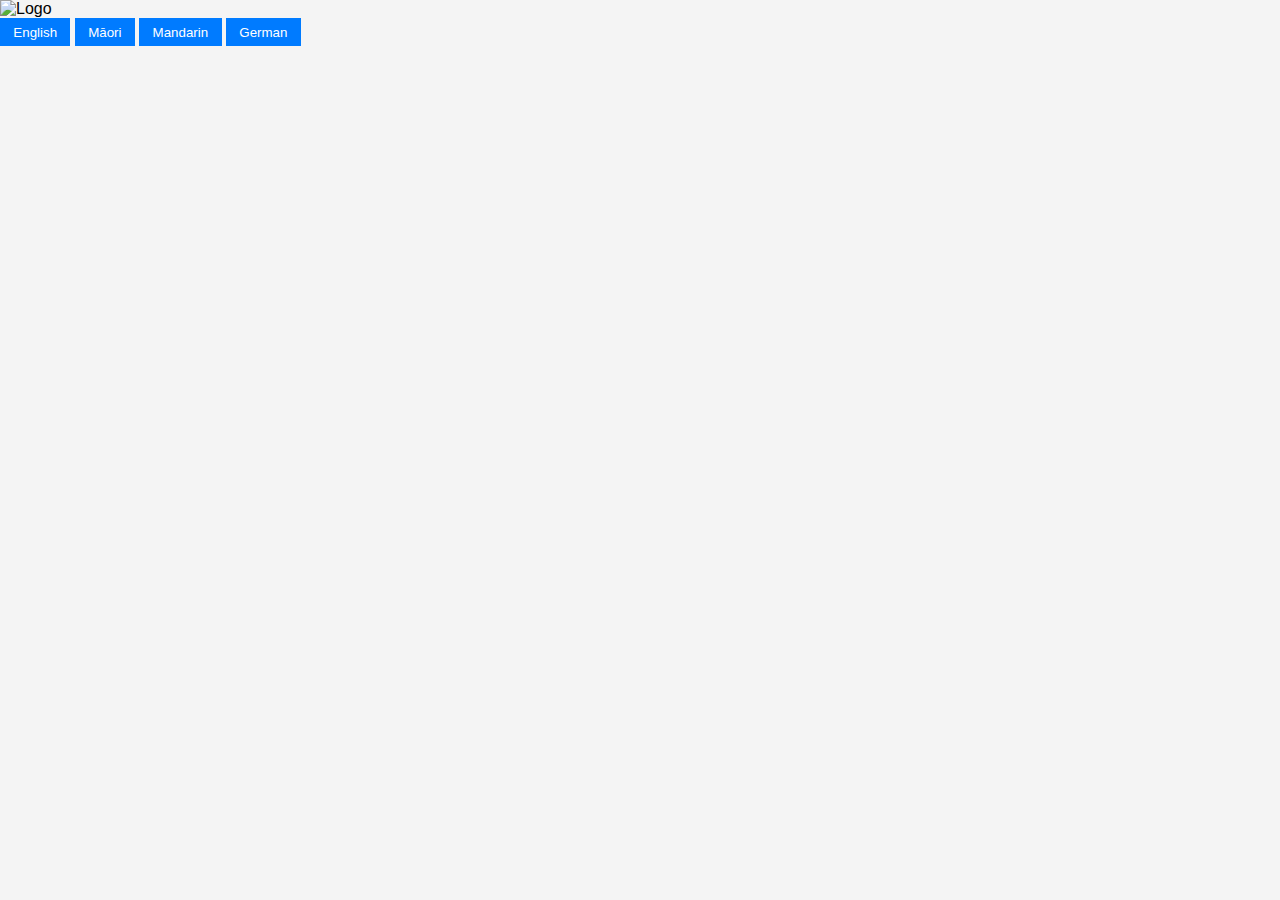
==== index.html @ 1b743c9f "Update index.html" ====
<!DOCTYPE html>
<html lang="en">
<head>
    <meta charset="UTF-8">
    <meta name="viewport" content="width=device-width, initial-scale=1.0">
    <title>Language Selection</title>
    <link rel="stylesheet" href="style.css">
</head>
<body>
    <!-- Landing Page: Logo and Language Buttons -->
    <div class="landing-page">
        <img src="images/your-logo.png" alt="Logo" class="logo">
        <div class="language-buttons">
            <button class="lang-button" onclick="window.location.href='english.html'">English</button>
            <button class="lang-button" onclick="window.location.href='maori.html'">Māori</button>
            <button class="lang-button" onclick="window.location.href='mandarin.html'">Mandarin</button>
            <button class="lang-button" onclick="window.location.href='german.html'">German</button>
        </div>
    </div>
</body>
</html>
---- style.css ----
body {
    font-family: Arial, sans-serif;
    margin: 0;
    padding: 0;
    background-color: #f4f4f4;
}

header {
    background-color: #333;
    color: white;
    padding: 1em;
    text-align: center;
}

h1, h2 {
    margin: 0.5em 0;
}

section {
    padding: 2em;
}

.dropdown {
    margin: 1em 0;
}

.dropdown-content {
    display: none;
    padding: 1em;
    background-color: #eaeaea;
    margin-top: 0.5em;
    border: 1px solid #ccc;
}

button {
    padding: 0.5em 1em;
    background-color: #007BFF;
    color: white;
    border: none;
    cursor: pointer;
}

button:hover {
    background-color: #0056b3;
}
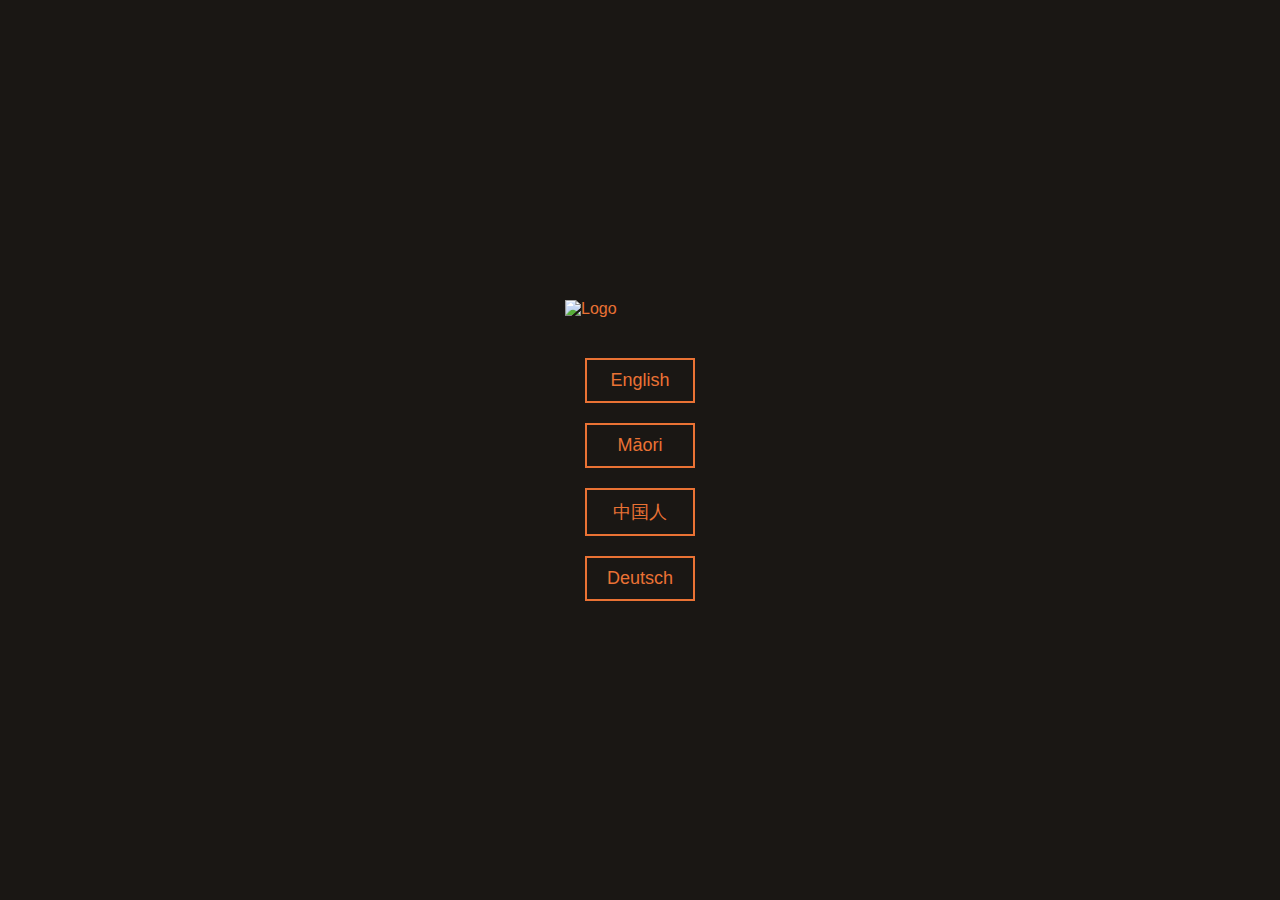
==== commit cebde76d: "Update index.html" ====
--- a/index.html
+++ b/index.html
@@ -7,14 +7,13 @@
     <link rel="stylesheet" href="style.css">
 </head>
 <body>
-    <!-- Landing Page: Logo and Language Buttons -->
     <div class="landing-page">
-        <img src="images/your-logo.png" alt="Logo" class="logo">
+        <img src="Logo ORANGE.png" alt="Logo" class="logo">
         <div class="language-buttons">
             <button class="lang-button" onclick="window.location.href='english.html'">English</button>
             <button class="lang-button" onclick="window.location.href='maori.html'">Māori</button>
-            <button class="lang-button" onclick="window.location.href='mandarin.html'">Mandarin</button>
-            <button class="lang-button" onclick="window.location.href='german.html'">German</button>
+            <button class="lang-button" onclick="window.location.href='mandarin.html'">中国人</button>
+            <button class="lang-button" onclick="window.location.href='german.html'">Deutsch</button>
         </div>
     </div>
 </body>
--- a/style.css
+++ b/style.css
@@ -1,45 +1,105 @@
+/* General Page Styles */
 body {
-    font-family: Arial, sans-serif;
     margin: 0;
-    padding: 0;
-    background-color: #f4f4f4;
+    font-family: 'Helvetica', sans-serif;
+    background-color: #1a1714;
+    color: #ea7234;
 }
 
-header {
-    background-color: #333;
-    color: white;
-    padding: 1em;
-    text-align: center;
+.landing-page {
+    display: flex;
+    flex-direction: column;
+    justify-content: center;
+    align-items: center;
+    height: 100vh;
 }
 
-h1, h2 {
-    margin: 0.5em 0;
+.logo {
+    width: 150px;
+    margin-bottom: 40px;
 }
 
-section {
-    padding: 2em;
+.language-buttons {
+    display: flex;
+    flex-direction: column;
+    gap: 20px;
+}
+
+.lang-button {
+    background: transparent;
+    border: 2px solid #ea7234;
+    color: #ea7234;
+    padding: 10px 20px;
+    font-size: 18px;
+    cursor: pointer;
+}
+
+.lang-button:hover {
+    background-color: #ea7234;
+    color: #1a1714;
+}
+
+/* Dropdown Page Styles */
+.page-content {
+    padding: 20px;
 }
 
 .dropdown {
-    margin: 1em 0;
+    background: #ea7234;
+    color: #f1efe5;
+    padding: 20px;
+    cursor: pointer;
+    text-align: center;
+    margin: 10px 0;
+    position: relative;
+}
+
+.dropdown-header {
+    font-size: 18px;
+    font-weight: bold;
+}
+
+.dropdown:hover {
+    background-color: #f1efe5;
+    color: #ea7234;
 }
 
 .dropdown-content {
     display: none;
-    padding: 1em;
-    background-color: #eaeaea;
-    margin-top: 0.5em;
-    border: 1px solid #ccc;
+    background-color: #f1efe5;
+    color: #1a1714;
+    padding: 20px;
+    margin: 10px 0;
+    text-align: left;
 }
 
-button {
-    padding: 0.5em 1em;
-    background-color: #007BFF;
-    color: white;
-    border: none;
-    cursor: pointer;
+.dropdown.active .dropdown-content {
+    display: block;
 }
 
-button:hover {
-    background-color: #0056b3;
+/* Specific CSS for buttons in english.html */
+.language-page-buttons {
+  display: flex;
+  flex-direction: column;
+  height: 100vh;
+  width: 100%;
+  margin: 0;
+  padding: 0;
 }
+
+.language-page-buttons .button {
+  flex: 1;
+  display: flex;
+  justify-content: center;
+  align-items: center;
+  border: 2px solid #ea7234;
+  background-color: transparent;
+  color: #ea7234;
+  font-size: 24px;
+  cursor: pointer;
+}
+
+.language-page-buttons .button:hover {
+  background-color: #f1efe5; /* or the corresponding hover effect */
+  color: #1a1714;
+}
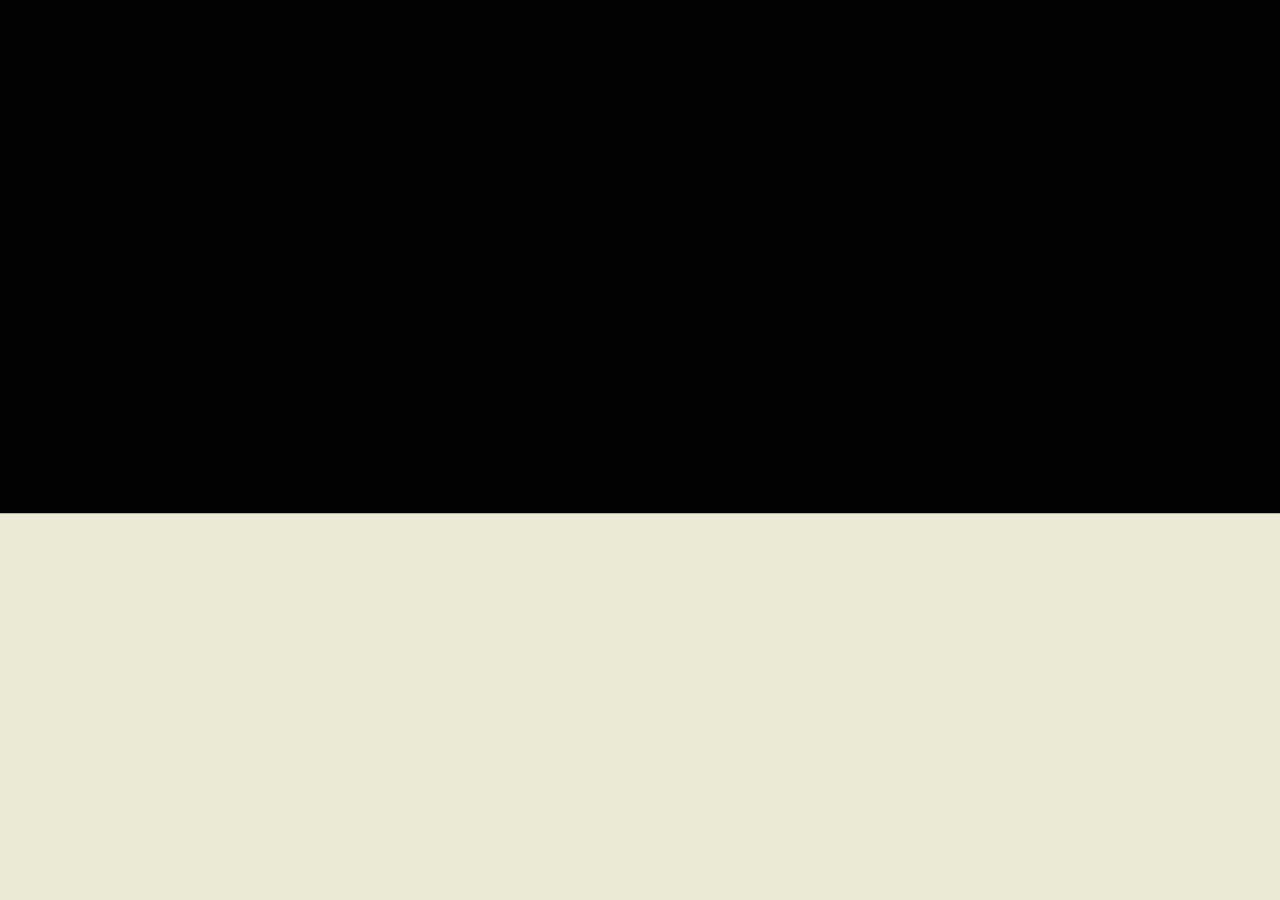
==== commit 9e166d8b: "Update index.html" ====
--- a/index.html
+++ b/index.html
@@ -3,18 +3,41 @@
 <head>
     <meta charset="UTF-8">
     <meta name="viewport" content="width=device-width, initial-scale=1.0">
-    <title>Language Selection</title>
+    <title>English Page</title>
     <link rel="stylesheet" href="style.css">
+    <script src="script.js" defer></script>
 </head>
 <body>
-    <div class="landing-page">
-        <img src="Logo ORANGE.png" alt="Logo" class="logo">
-        <div class="language-buttons">
-            <button class="lang-button" onclick="window.location.href='english.html'">English</button>
-            <button class="lang-button" onclick="window.location.href='maori.html'">Māori</button>
-            <button class="lang-button" onclick="window.location.href='mandarin.html'">中国人</button>
-            <button class="lang-button" onclick="window.location.href='german.html'">Deutsch</button>
-        </div>
-    </div>
+   <div class="page-content">
+       <!-- First Tab -->
+       <div class="dropdown dropdown1">
+           <div class="dropdown-header">
+               <img src="images/logoc.png" alt="Haumaru" class="header-image">
+           </div>
+           <div class="dropdown-content">
+               <img src="images/englishpage1.jpg" alt="Tab 1 Content Image" class="content-image">
+           </div>
+       </div>
+       
+       <!-- Second Tab -->
+       <div class="dropdown dropdown2">
+           <div class="dropdown-header">
+               <img src="images/logob.png" alt="Haumaru Taiao" class="header-image">
+           </div>
+           <div class="dropdown-content">
+               <img src="images/englishpage2.jpg" alt="Tab 2 Content Image" class="content-image">
+           </div>
+       </div>
+       
+       <!-- Third Tab -->
+       <div class="dropdown dropdown3">
+           <div class="dropdown-header">
+               <img src="images/logoa.png" alt="Haumaru Hapori" class="header-image">
+           </div>
+           <div class="dropdown-content">
+               <img src="images/englishpage3.jpg" alt="Tab 3 Content Image" class="content-image">
+           </div>
+       </div>
+   </div>
 </body>
 </html>
--- a/style.css
+++ b/style.css
@@ -1,30 +1,39 @@
-/* General Page Styles */
+/* Ensure the html and body take up the full height */
+html, body {
+    height: 100%;
+    margin: 0;
+    padding: 0;
+}
+
+/* General Body Styles */
 body {
     margin: 0;
     font-family: 'Helvetica', sans-serif;
-    background-color: #1a1714;
+    background-color: #010101; /* Ensure the correct background color */
     color: #ea7234;
+    height: 100vh; /* Take up the full height of the viewport */
+    overflow: auto; /* Allow scrolling on the body */
 }
 
-.landing-page {
-    display: flex;
-    flex-direction: column;
-    justify-content: center;
-    align-items: center;
-    height: 100vh;
-}
-
-.logo {
-    width: 150px;
-    margin-bottom: 40px;
-}
-
+/* Language Buttons Section (Landing Page Styles) */
 .language-buttons {
     display: flex;
     flex-direction: column;
     gap: 20px;
+    align-items: center; /* Center horizontally */
+    justify-content: center; /* Center vertically */
+    height: 100vh; /* Take up the full height of the viewport */
+    margin: 0; /* Remove any default margin */
 }
 
+/* Logo Styling */
+.landing-logo {
+    width: 150px; /* Adjust the width as needed */
+    height: auto; /* Keep the aspect ratio */
+    margin-bottom: 20px; /* Space between logo and buttons */
+}
+
+/* Button Styling */
 .lang-button {
     background: transparent;
     border: 2px solid #ea7234;
@@ -32,6 +41,8 @@
     padding: 10px 20px;
     font-size: 18px;
     cursor: pointer;
+    width: 150px; /* Set fixed width for uniform size */
+    text-align: center;
 }
 
 .lang-button:hover {
@@ -39,67 +50,102 @@
     color: #1a1714;
 }
 
-/* Dropdown Page Styles */
-.page-content {
+/* Landing Page Specific Styles */
+.landing-page {
+    text-align: center;
     padding: 20px;
 }
 
-.dropdown {
-    background: #ea7234;
-    color: #f1efe5;
-    padding: 20px;
-    cursor: pointer;
-    text-align: center;
-    margin: 10px 0;
-    position: relative;
+/* Container for all tabs */
+.page-content {
+    display: flex;
+    flex-direction: column;
+    align-items: center;
+    width: 100%;
+    height: 100vh; /* Take up the full height of the viewport */
+    overflow: auto; /* Allow the entire page to scroll */
 }
 
-.dropdown-header {
-    font-size: 18px;
-    font-weight: bold;
+/* Dropdown Styles */
+.dropdown {
+    width: 100%; /* Full width of the screen */
+    border: 1px solid #010101;
+    box-sizing: border-box;
 }
 
-.dropdown:hover {
-    background-color: #f1efe5;
-    color: #ea7234;
+/* Dropdown header styles */
+.dropdown-header {
+    background-color: transparent; /* Keep it transparent */
+    border: none;
+    width: 100%;
+    height: 33.3vh; /* Adjust this height as needed */
+    padding: 10px; /* Add a small buffer around the image */
+    display: flex;
+    justify-content: center; /* Center the image horizontally */
+    align-items: center; /* Center the image vertically */
+    cursor: pointer;
+    transition: background-color 0.3s ease;
+    outline: none;
 }
 
+/* Image styles for the header */
+.tab-image {
+    max-height: 90%; /* Prevent the image from exceeding the header's height */
+    max-width: 90%; /* Prevent the image from exceeding the header's width */
+    height: auto; /* Maintain original aspect ratio */
+    width: auto; /* Maintain original aspect ratio */
+    object-fit: contain; /* Keep the image aspect ratio */
+}
+
+/* Individual tab header backgrounds */
+.dropdown1 .dropdown-header {
+    background-image: url('images/logoc.png'); /* First tab background */
+}
+
+.dropdown2 .dropdown-header {
+    background-image: url('images/logob.png'); /* Second tab background */
+}
+
+.dropdown3 .dropdown-header {
+    background-image: url('images/logoa.png'); /* Third tab background */
+}
+
+/* Content inside dropdown with custom backgrounds */
 .dropdown-content {
     display: none;
-    background-color: #f1efe5;
-    color: #1a1714;
     padding: 20px;
-    margin: 10px 0;
-    text-align: left;
+    box-sizing: border-box;
+    overflow-y: auto; /* Scroll content if it's too long */
 }
 
-.dropdown.active .dropdown-content {
-    display: block;
+.dropdown1 .dropdown-content {
+    background-color: #ebead5; /* Background for first dropdown */
 }
 
-/* Specific CSS for buttons in english.html */
-.language-page-buttons {
-  display: flex;
-  flex-direction: column;
-  height: 100vh;
-  width: 100%;
-  margin: 0;
-  padding: 0;
+.dropdown2 .dropdown-content {
+    background-color: #4d6c40; /* Background for second dropdown */
 }
 
-.language-page-buttons .button {
-  flex: 1;
-  display: flex;
-  justify-content: center;
-  align-items: center;
-  border: 2px solid #ea7234;
-  background-color: transparent;
-  color: #ea7234;
-  font-size: 24px;
-  cursor: pointer;
+.dropdown3 .dropdown-content {
+    background-color: #020202; /* Background for third dropdown */
 }
 
-.language-page-buttons .button:hover {
-  background-color: #f1efe5; /* or the corresponding hover effect */
-  color: #1a1714;
+/* Open dropdown content */
+.dropdown.open .dropdown-content {
+    display: block;
+    width: 100%;
+    max-height: 60vh; /* Limit the height of dropdown to allow scrolling */
 }
+
+/* Ensure only one tab is open at a time */
+.dropdown.open ~ .dropdown .dropdown-content {
+    display: none;
+}
+
+/* Make the image scrollable vertically */
+.dropdown-content .tab-image {
+    width: 100%; /* Fit to the width of the dropdown content */
+    height: auto; /* Maintain the aspect ratio */
+    display: block;
+    object-fit: contain; /* Avoid cropping */
+}
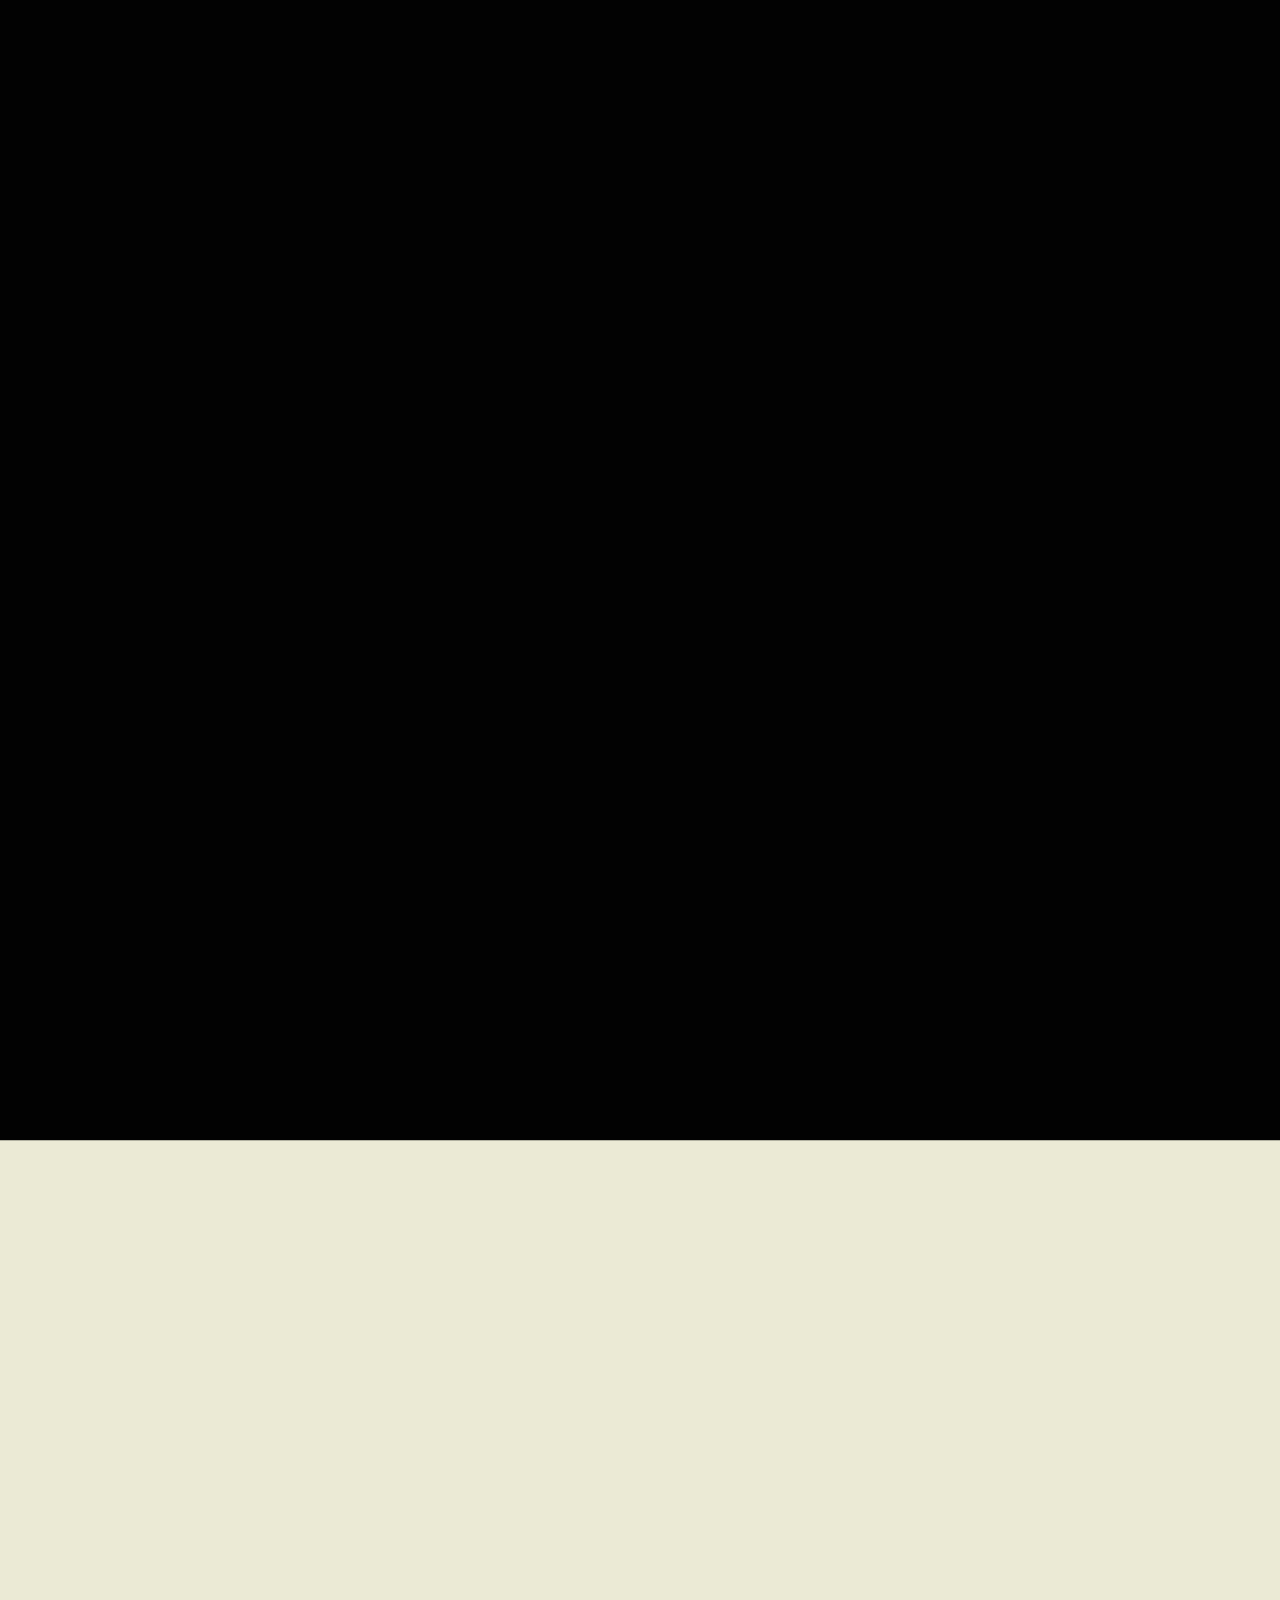
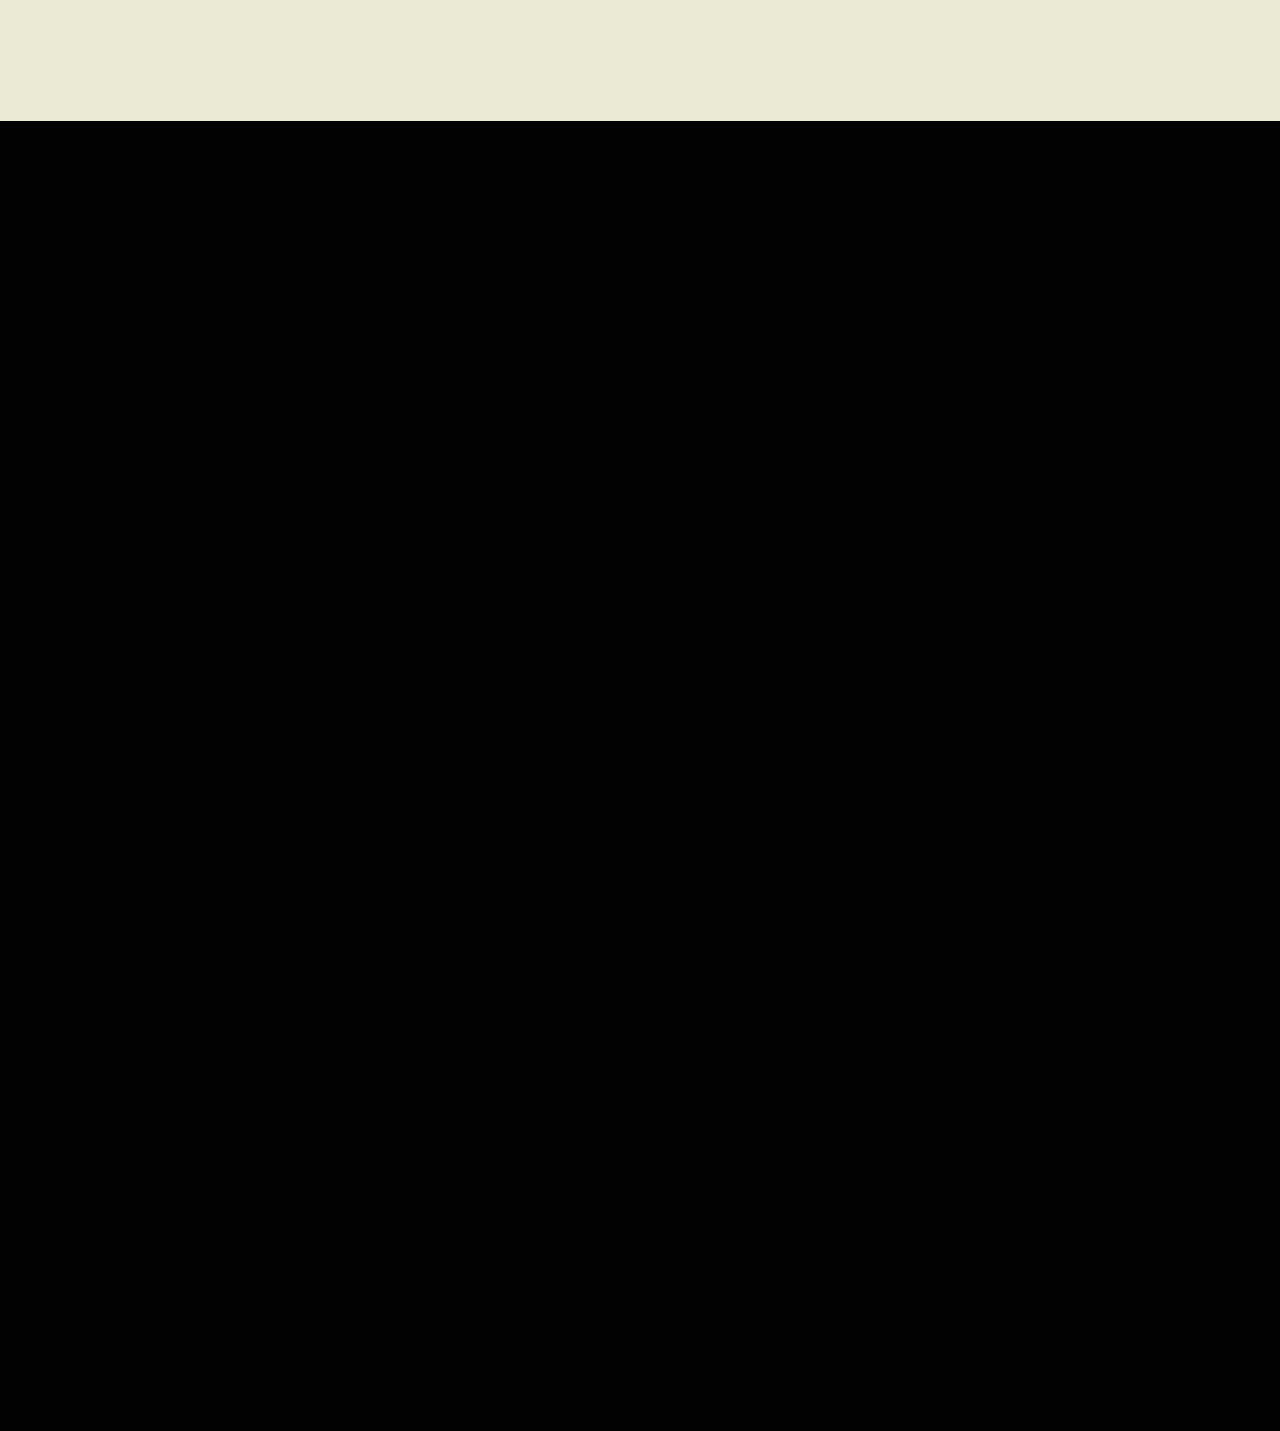
==== commit e0e953a6: "Update index.html" ====
--- a/index.html
+++ b/index.html
@@ -3,23 +3,21 @@
 <head>
     <meta charset="UTF-8">
     <meta name="viewport" content="width=device-width, initial-scale=1.0">
-    <title>English Page</title>
+    <title>Language Selection</title>
     <link rel="stylesheet" href="style.css">
-    <script src="script.js" defer></script>
 </head>
 <body>
-   <div class="page-content">
-       <!-- First Tab -->
-       <div class="dropdown dropdown1">
-           <div class="dropdown-header">
-               <img src="images/logoc.png" alt="Haumaru" class="header-image">
-           </div>
-           <div class="dropdown-content">
-               <img src="images/englishpage1.jpg" alt="Tab 1 Content Image" class="content-image">
-           </div>
-       </div>
-       
-       <!-- Second Tab -->
+    <div class="landing-page">
+        <img src="images/logoorange.png" alt="Landing Page Logo" class="landing-logo">
+        <div class="language-buttons">
+            <button class="lang-button" onclick="window.location.href='english.html'">English</button>
+            <button class="lang-button" onclick="window.location.href='maori.html'">Māori</button>
+            <button class="lang-button" onclick="window.location.href='mandarin.html'">中国人</button>
+            <button class="lang-button" onclick="window.location.href='german.html'">Deutsch</button>
+        </div>
+    </div>
+</body>
+</html>
        <div class="dropdown dropdown2">
            <div class="dropdown-header">
                <img src="images/logob.png" alt="Haumaru Taiao" class="header-image">
--- a/style.css
+++ b/style.css
@@ -79,8 +79,8 @@
     border: none;
     width: 100%;
     height: 33.3vh; /* Adjust this height as needed */
-    padding: 10px; /* Add a small buffer around the image */
-    display: flex;
+    padding: 0; /* Remove padding to let the image fit */
+    display: flex; /* Use flexbox to center the image */
     justify-content: center; /* Center the image horizontally */
     align-items: center; /* Center the image vertically */
     cursor: pointer;
@@ -90,10 +90,9 @@
 
 /* Image styles for the header */
 .tab-image {
-    max-height: 90%; /* Prevent the image from exceeding the header's height */
-    max-width: 90%; /* Prevent the image from exceeding the header's width */
-    height: auto; /* Maintain original aspect ratio */
+    height: 100%; /* Fit to the height of the header */
     width: auto; /* Maintain original aspect ratio */
+    max-width: none; /* Allow width to expand based on the image aspect ratio */
     object-fit: contain; /* Keep the image aspect ratio */
 }
 
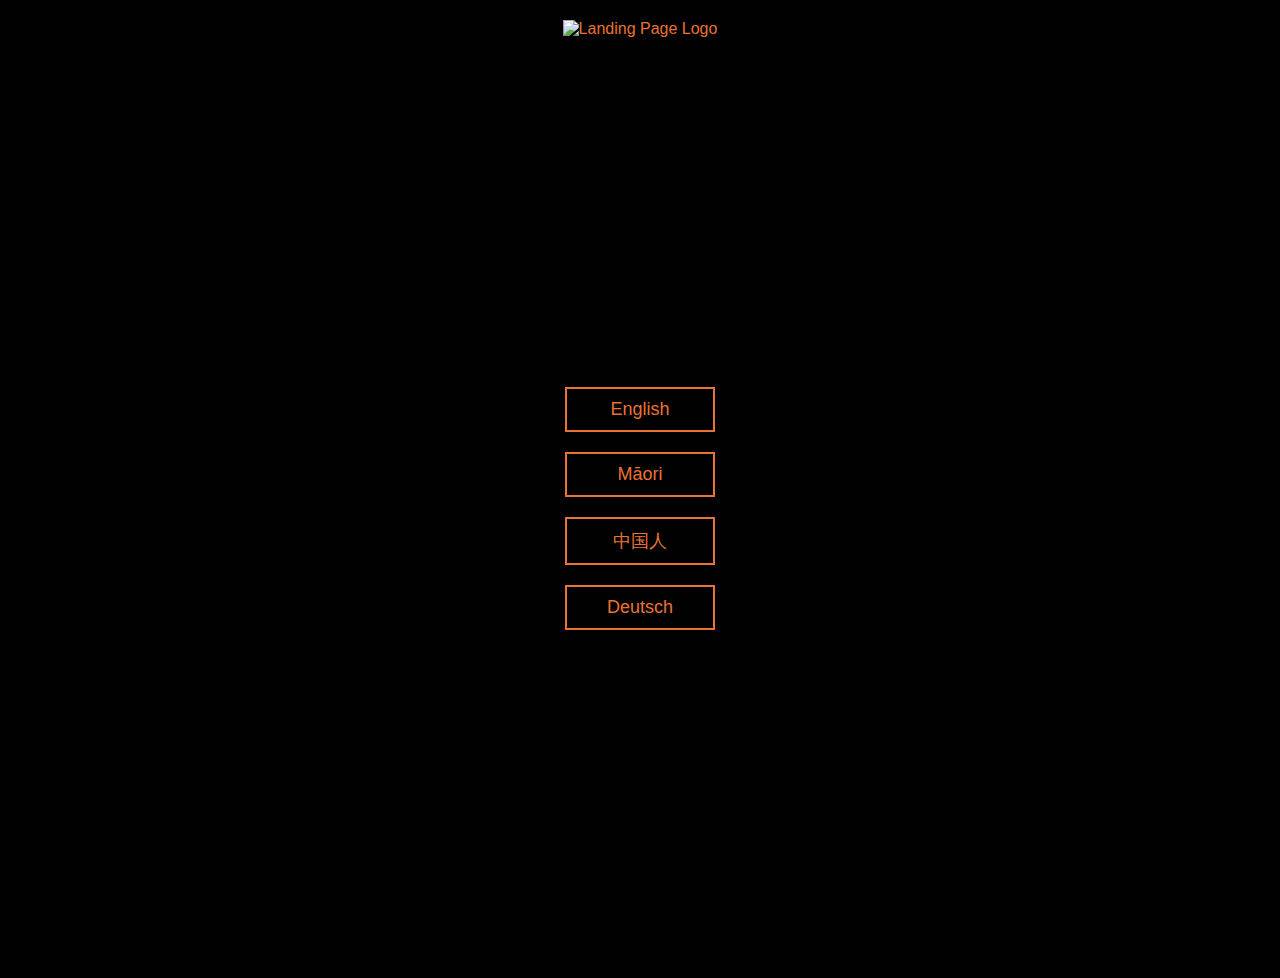
==== commit 298b38ae: "Update index.html" ====
--- a/index.html
+++ b/index.html
@@ -18,24 +18,3 @@
     </div>
 </body>
 </html>
-       <div class="dropdown dropdown2">
-           <div class="dropdown-header">
-               <img src="images/logob.png" alt="Haumaru Taiao" class="header-image">
-           </div>
-           <div class="dropdown-content">
-               <img src="images/englishpage2.jpg" alt="Tab 2 Content Image" class="content-image">
-           </div>
-       </div>
-       
-       <!-- Third Tab -->
-       <div class="dropdown dropdown3">
-           <div class="dropdown-header">
-               <img src="images/logoa.png" alt="Haumaru Hapori" class="header-image">
-           </div>
-           <div class="dropdown-content">
-               <img src="images/englishpage3.jpg" alt="Tab 3 Content Image" class="content-image">
-           </div>
-       </div>
-   </div>
-</body>
-</html>
